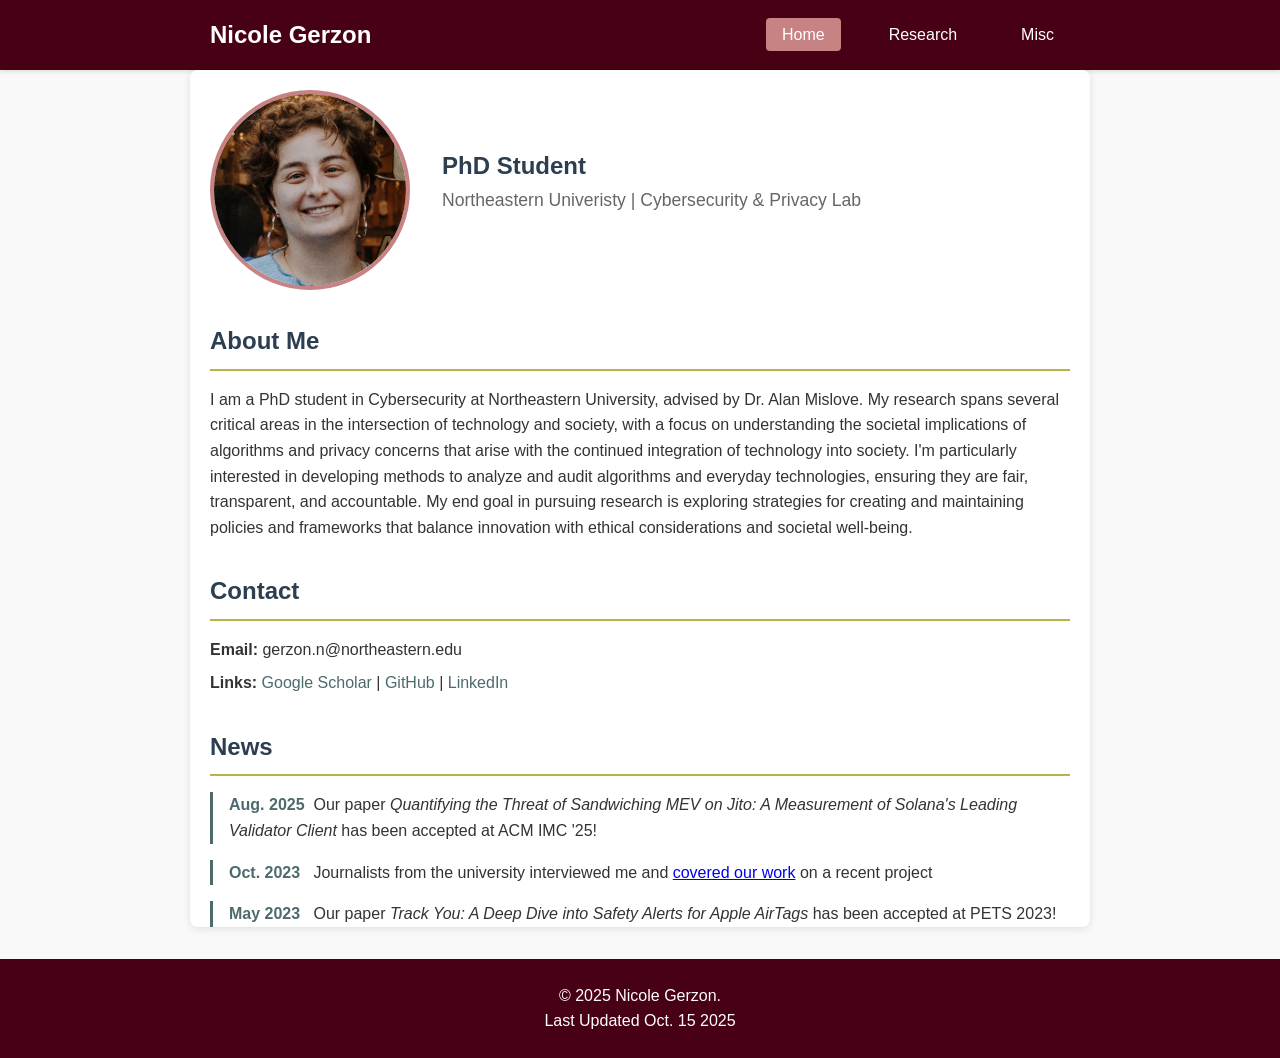
==== index.html @ bdd21eea "more colors and styling changes" ====
<!DOCTYPE html>
<html lang="en">
<head>
    <meta charset="UTF-8">
    <meta name="viewport" content="width=device-width, initial-scale=1.0">
    <title>Nicole Gerzon - PhD Student</title>
    <link rel="stylesheet" href="style.css">
</head>
<body>
    <nav>
        <div class="container">
            <h1>Nicole Gerzon</h1>
            <ul>
                <li><a href="index.html" class="active">Home</a></li>
                <li><a href="research.html">Research</a></li>
                <li><a href="misc.html">Misc</a></li>
            </ul>
        </div>
    </nav>

    <main class="container">
        <p> </p>
        <section class="hero">
            <div class="profile-section">
                <img src="./images/SoMuchFun_B+S-87.jpeg" alt="Nicole Gerzon" class="profile-photo">
                <div class="profile-text">
                    <h2>PhD Student</h2>
                    <p>Northeastern Univeristy | Cybersecurity & Privacy Lab</p>
                </div>
            </div>
        </section>

        <section class="about">
            <h2>About Me</h2>
            <p>
                I am a PhD student in Cybersecurity at Northeastern University, advised by Dr. Alan Mislove. My research spans several critical areas in the intersection of technology and society, with a focus on understanding the societal implications of algorithms and privacy concerns that arise with the continued integration of technology into society.
I'm particularly interested in developing methods to analyze and audit algorithms and everyday technologies, ensuring they are fair, transparent, and accountable.
My end goal in pursuing research is exploring strategies for creating and maintaining policies and frameworks that balance innovation with ethical considerations and societal well-being.
            </p>
        </section>

        <section class="contact">
            <h2>Contact</h2>
            <p><strong>Email:</strong> gerzon.n@northeastern.edu</p>
            <p><strong>Links:</strong> 
                <a href="https://scholar.google.com">Google Scholar</a> | 
                <a href="https://github.com/yourusername">GitHub</a> | 
                <a href="https://linkedin.com/in/yourprofile">LinkedIn</a> 
            </p>
        </section>

        <section class="news">
            <h2>News</h2>
            <div class="news-item">
                <span class="news-date">Aug. 2025</span>
                <p>Our paper <i>Quantifying the Threat of Sandwiching MEV on Jito: A Measurement of Solana's Leading Validator Client</i> has been accepted at ACM IMC '25!</p>
            </div>
            <div class="news-item">
                <span class="news-date">Oct. 2023</span>
                <p>Journalists from the university interviewed me and <a href="https://news.northeastern.edu/2023/10/23/apple-airtag-stalking-alert/">covered our work</a> on a recent project</p>
            </div>
            <div class="news-item">
                <span class="news-date">May 2023</span>
                <p>Our paper <i>Track You: A Deep Dive into Safety Alerts for Apple AirTags</i> has been accepted at PETS 2023!</p>
            </div>
        </section>
    </main>

    <footer>
        <div class="container">
            <p>&copy; 2025 Nicole Gerzon.</p>
            <p> Last Updated Oct. 15 2025 </p>
        </div>
    </footer>
</body>
</html>
---- style.css ----
/* Reset and Base Styles */
* {
    margin: 0;
    padding: 0;
    box-sizing: border-box;
}

body {
    font-family: -apple-system, BlinkMacSystemFont, 'Segoe UI', Roboto, Oxygen, Ubuntu, Cantarell, sans-serif;
    line-height: 1.6;
    color: #333;
    background-color: #f9f9f9;
}

.container {
    max-width: 900px;
    margin: 0 auto;
    padding: 0 20px;
}

/* Navigation */
nav {
    background-color: #480014;
    color: white;
    padding: 1rem 0;
    box-shadow: 0 2px 4px rgba(0,0,0,0.1);
}

nav .container {
    display: flex;
    justify-content: space-between;
    align-items: center;
}

nav h1 {
    font-size: 1.5rem;
    font-weight: 600;
}

nav ul {
    display: flex;
    list-style: none;
    gap: 2rem;
}

nav a {
    color: white;
    text-decoration: none;
    padding: 0.5rem 1rem;
    border-radius: 4px;
    transition: background-color 0.3s;
}

nav a:hover {
    background-color: #682025;
}

nav a.active {
    background-color: #C78283;
}

/* Main Content */
main {
    background-color: white;
    margin: 2rem auto;
    padding: 2rem;
    border-radius: 8px;
    box-shadow: 0 2px 8px rgba(0,0,0,0.1);
}

h2 {
    color: #2c3e50;
    margin-top: 2rem;
    margin-bottom: 1rem;
    padding-bottom: 0.5rem;
    border-bottom: 2px solid #BDB246;
}

main > h2:first-child {
    margin-top: 0;
}

/* Profile Section */
.hero {
    margin-bottom: 2rem;
}

.profile-section {
    display: flex;
    align-items: center;
    gap: 2rem;
    margin-bottom: 2rem;
}

.profile-photo {
    width: 200px;
    height: 200px;
    border-radius: 50%;
    object-fit: cover;
    border: 4px solid #C78283;
    margin-top: 20px;
}

.profile-text h2 {
    margin: 0;
    border: none;
    padding: 0;
}

.profile-text p {
    color: #666;
    font-size: 1.1rem;
}

/* About Section */
.about p {
    margin-bottom: 1rem;
}

/* News Section */
.news-item {
    margin-bottom: 1rem;
    padding-left: 1rem;
    border-left: 3px solid #4D6A6D;
}

.news-date {
    font-weight: 600;
    color: #4D6A6D;
    display: inline-block;
    min-width: 80px;
}

.news-item p {
    display: inline;
    margin: 0;
}

/* Contact Section */
.contact p {
    margin-bottom: 0.5rem;
}

.contact a {
    color: #4D6A6D;
    text-decoration: none;
}

.contact a:hover {
    text-decoration: underline;
}

/* Publications - Bar-separated layout */
.publication-list {
    margin-top: 1.5rem;
}

.pub-item {
    display: flex;
    align-items: flex-start;
    margin-bottom: 2rem;
    padding-bottom: 2rem;
    border-bottom: 1px solid #eee;
}

.pub-item:last-child {
    border-bottom: none;
}

.pub-year {
    font-weight: 600;
    color: #2c3e50;
    white-space: nowrap;
    padding-right: 0.5rem;
}

.pub-separator {
    color: #999;
    padding: 0 0.5rem;
    white-space: nowrap;
}

.pub-content {
    display: flex;
    flex-wrap: wrap;
    align-items: baseline;
    flex: 1;
}

.pub-venue {
    font-weight: 600;
    color: #4D6A6D;
    white-space: nowrap;
    padding-right: 0.5rem;
}

.pub-award {
    font-weight: 600;
    color: #C78283;
    white-space: nowrap;
    padding-right: 0.5rem;
}

.pub-text {
    flex: 1;
    line-height: 1.6;
    min-width: 300px;
}

.pub-text strong {
    font-weight: 600;
}

.pub-links-inline {
    display: flex;
    gap: 0;
    white-space: nowrap;
}

.pub-links-inline a {
    color: #4D6A6D;
    text-decoration: none;
    padding: 0 0.5rem;
}

.pub-links-inline a:hover {
    text-decoration: underline;
}

/* Misc Page */
.misc-section {
    margin-bottom: 2rem;
}

.misc-section h3 {
    color: #2c3e50;
    margin-bottom: 0.75rem;
    font-size: 1.1rem;
}

.misc-section ul {
    list-style: none;
    padding-left: 1rem;
}

.misc-section ul li {
    margin-bottom: 0.5rem;
    padding-left: 1rem;
    position: relative;
}

.misc-section ul li:before {
    content: "•";
    color: #3498db;
    position: absolute;
    left: 0;
}

.misc-section a {
    color: #3498db;
    text-decoration: none;
}

.misc-section a:hover {
    text-decoration: underline;
}

/* Footer */
footer {
    background-color: #480014;
    color: white;
    text-align: center;
    padding: 1.5rem 0;
    margin-top: 2rem;
}

/* Responsive Design */
@media (max-width: 768px) {
    nav .container {
        flex-direction: column;
        gap: 1rem;
    }

    nav ul {
        gap: 1rem;
    }

    .profile-section {
        flex-direction: column;
        text-align: center;
    }

    .profile-photo {
        width: 150px;
        height: 150px;
    }

    .pub-item {
        flex-direction: column;
    }

    .pub-year {
        padding-bottom: 0.5rem;
    }

    .pub-content {
        margin-left: 0;
    }
}
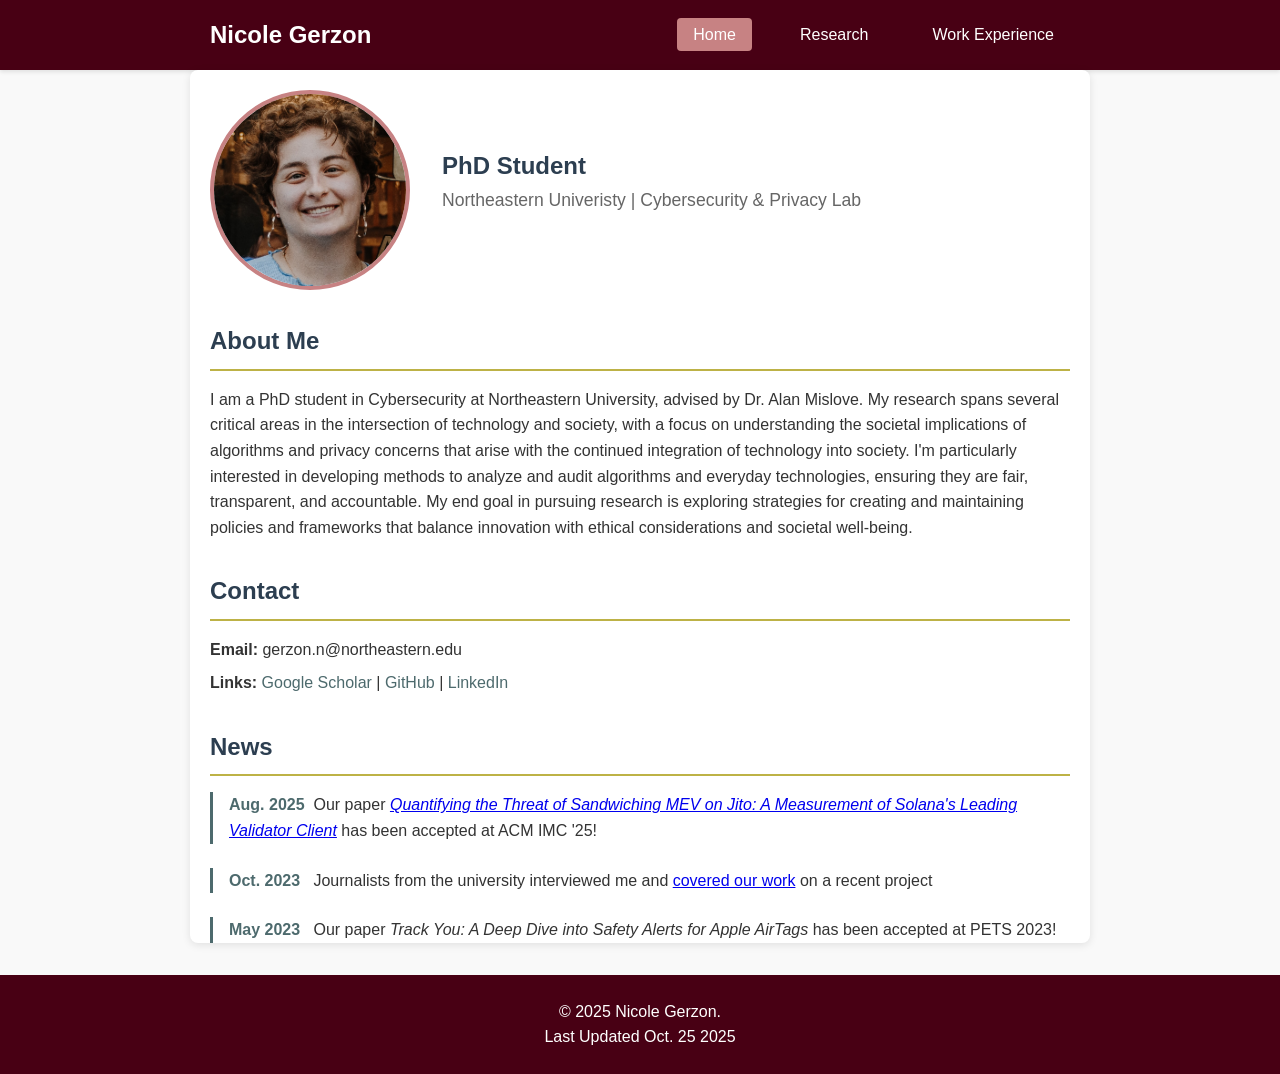
==== commit c007449c: "work experience" ====
--- a/index.html
+++ b/index.html
@@ -13,7 +13,8 @@
             <ul>
                 <li><a href="index.html" class="active">Home</a></li>
                 <li><a href="research.html">Research</a></li>
-                <li><a href="misc.html">Misc</a></li>
+                <li><a href="resume.html">Work Experience</a></li>
+                <!--<li><a href="misc.html">Misc</a></li>   # remove the comment when the misc page is ready!!-->
             </ul>
         </div>
     </nav>
@@ -43,9 +44,9 @@
             <h2>Contact</h2>
             <p><strong>Email:</strong> gerzon.n@northeastern.edu</p>
             <p><strong>Links:</strong> 
-                <a href="https://scholar.google.com">Google Scholar</a> | 
-                <a href="https://github.com/yourusername">GitHub</a> | 
-                <a href="https://linkedin.com/in/yourprofile">LinkedIn</a> 
+                <a href="https://scholar.google.com/citations?user=DZA7nzAAAAAJ&hl=en">Google Scholar</a> | 
+                <a href="https://github.com/nicolegerzon813">GitHub</a> | 
+                <a href="https://www.linkedin.com/in/nicole-gerzon/">LinkedIn</a> 
             </p>
         </section>
 
@@ -53,7 +54,7 @@
             <h2>News</h2>
             <div class="news-item">
                 <span class="news-date">Aug. 2025</span>
-                <p>Our paper <i>Quantifying the Threat of Sandwiching MEV on Jito: A Measurement of Solana's Leading Validator Client</i> has been accepted at ACM IMC '25!</p>
+                <p>Our paper <a href="https://cnitarot.github.io/papers/imc26_solana.pdf"><i>Quantifying the Threat of Sandwiching MEV on Jito: A Measurement of Solana's Leading Validator Client</i></a> has been accepted at ACM IMC '25!</p>
             </div>
             <div class="news-item">
                 <span class="news-date">Oct. 2023</span>
@@ -69,7 +70,7 @@
     <footer>
         <div class="container">
             <p>&copy; 2025 Nicole Gerzon.</p>
-            <p> Last Updated Oct. 15 2025 </p>
+            <p> Last Updated Oct. 25 2025 </p>
         </div>
     </footer>
 </body>
--- a/style.css
+++ b/style.css
@@ -119,7 +119,7 @@
 
 /* News Section */
 .news-item {
-    margin-bottom: 1rem;
+    margin-bottom: 1.5rem;
     padding-left: 1rem;
     border-left: 3px solid #4D6A6D;
 }
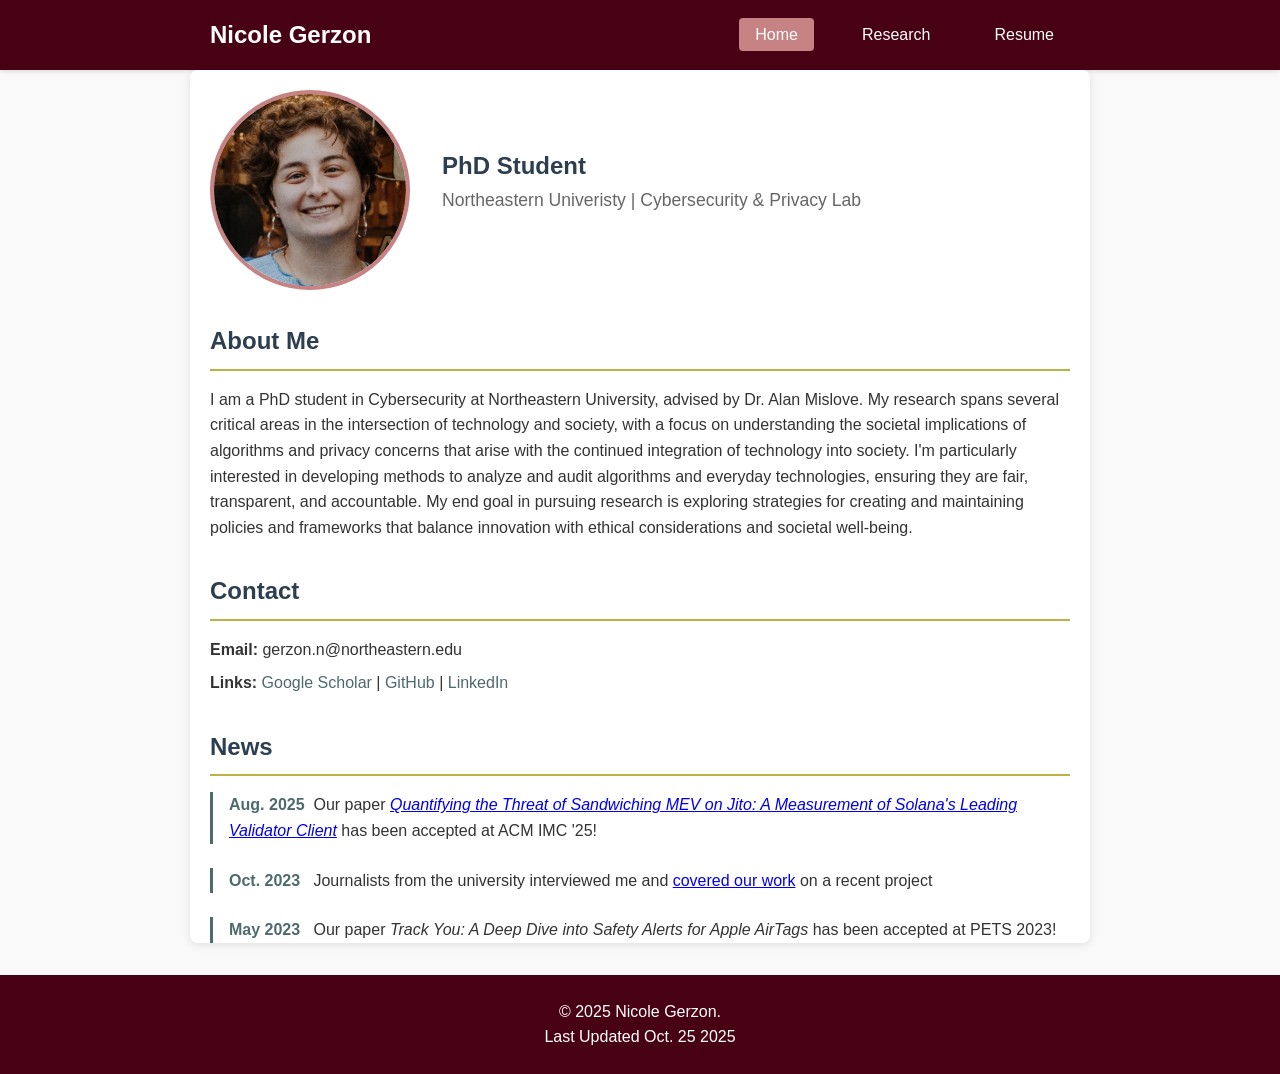
==== commit baa00524: "new resume" ====
--- a/index.html
+++ b/index.html
@@ -13,7 +13,7 @@
             <ul>
                 <li><a href="index.html" class="active">Home</a></li>
                 <li><a href="research.html">Research</a></li>
-                <li><a href="resume.html">Work Experience</a></li>
+                <li><a href="resume.html">Resume</a></li>
                 <!--<li><a href="misc.html">Misc</a></li>   # remove the comment when the misc page is ready!!-->
             </ul>
         </div>
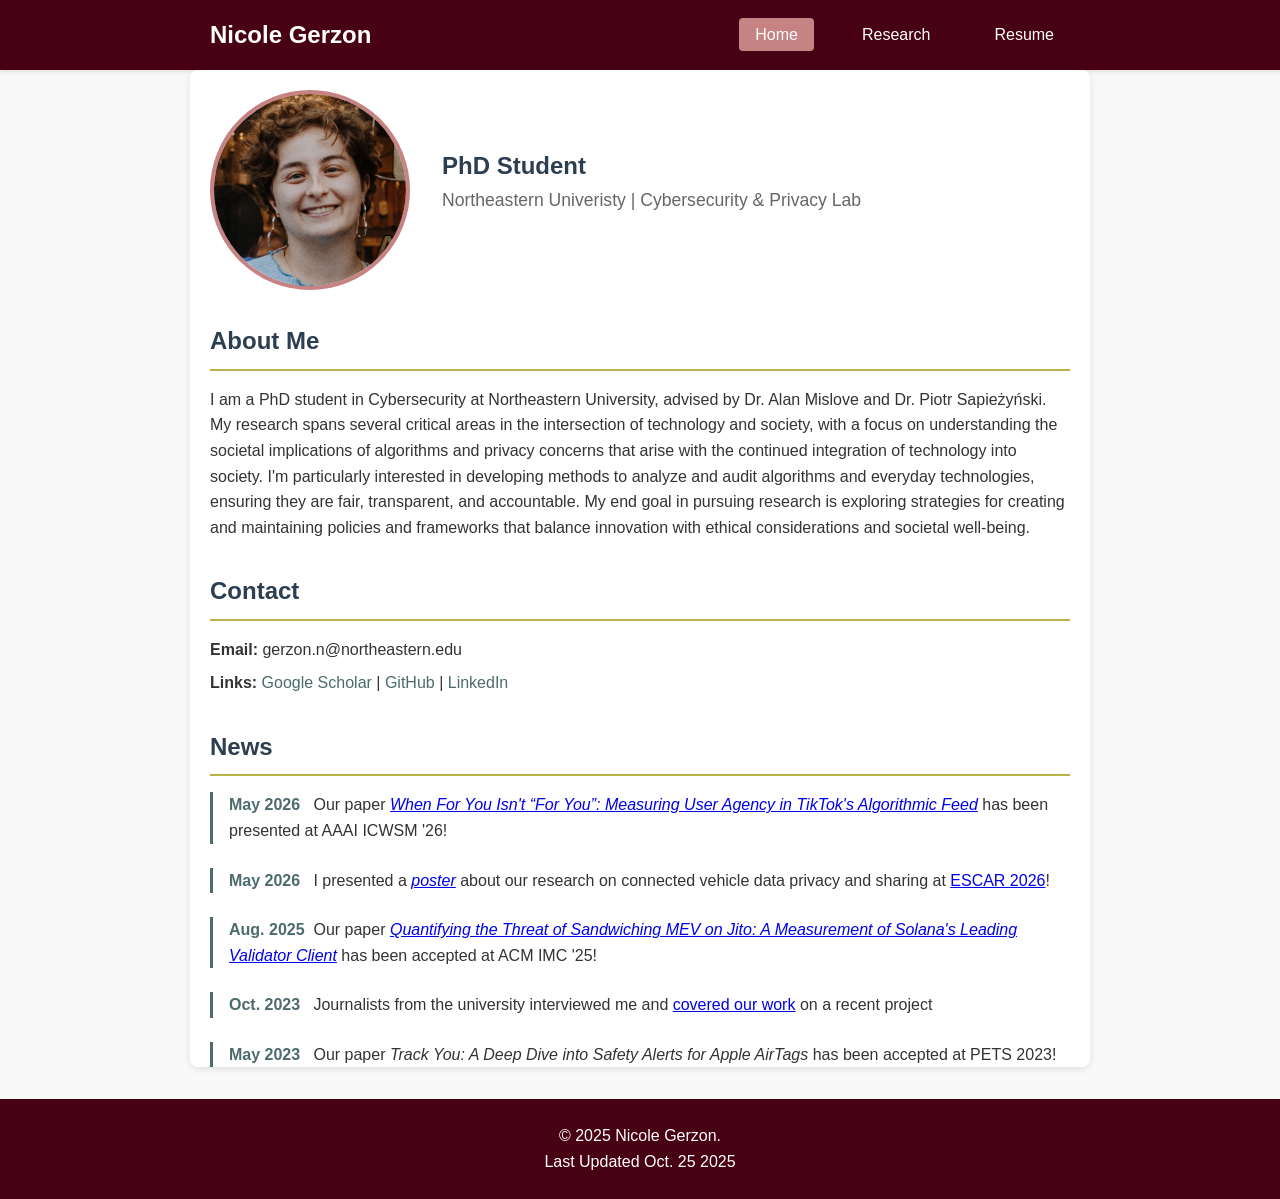
==== commit 7ca2b84b: "updating to 2026" ====
--- a/index.html
+++ b/index.html
@@ -34,7 +34,7 @@
         <section class="about">
             <h2>About Me</h2>
             <p>
-                I am a PhD student in Cybersecurity at Northeastern University, advised by Dr. Alan Mislove. My research spans several critical areas in the intersection of technology and society, with a focus on understanding the societal implications of algorithms and privacy concerns that arise with the continued integration of technology into society.
+                I am a PhD student in Cybersecurity at Northeastern University, advised by Dr. Alan Mislove and Dr. Piotr Sapieżyński. My research spans several critical areas in the intersection of technology and society, with a focus on understanding the societal implications of algorithms and privacy concerns that arise with the continued integration of technology into society.
 I'm particularly interested in developing methods to analyze and audit algorithms and everyday technologies, ensuring they are fair, transparent, and accountable.
 My end goal in pursuing research is exploring strategies for creating and maintaining policies and frameworks that balance innovation with ethical considerations and societal well-being.
             </p>
@@ -52,6 +52,14 @@
 
         <section class="news">
             <h2>News</h2>
+            <div class="news-item">
+                <span class="news-date">May 2026</span>
+                <p>Our paper <a href="https://ojs.aaai.org/index.php/ICWSM/article/view/42688"><i>When For You Isn't “For You”: Measuring User Agency in TikTok's Algorithmic Feed</i></a> has been presented at AAAI ICWSM '26!</p>
+            </div>
+            <div class="news-item">
+                <span class="news-date">May 2026</span>
+                <p>I presented a <a href="./files/escar_2026_cars_poster.pdf"><i>poster</i></a> about our research on connected vehicle data privacy and sharing at <a href="https://escar.info/escar-usa/program">ESCAR 2026</a>!</p>
+            </div>
             <div class="news-item">
                 <span class="news-date">Aug. 2025</span>
                 <p>Our paper <a href="https://cnitarot.github.io/papers/imc26_solana.pdf"><i>Quantifying the Threat of Sandwiching MEV on Jito: A Measurement of Solana's Leading Validator Client</i></a> has been accepted at ACM IMC '25!</p>
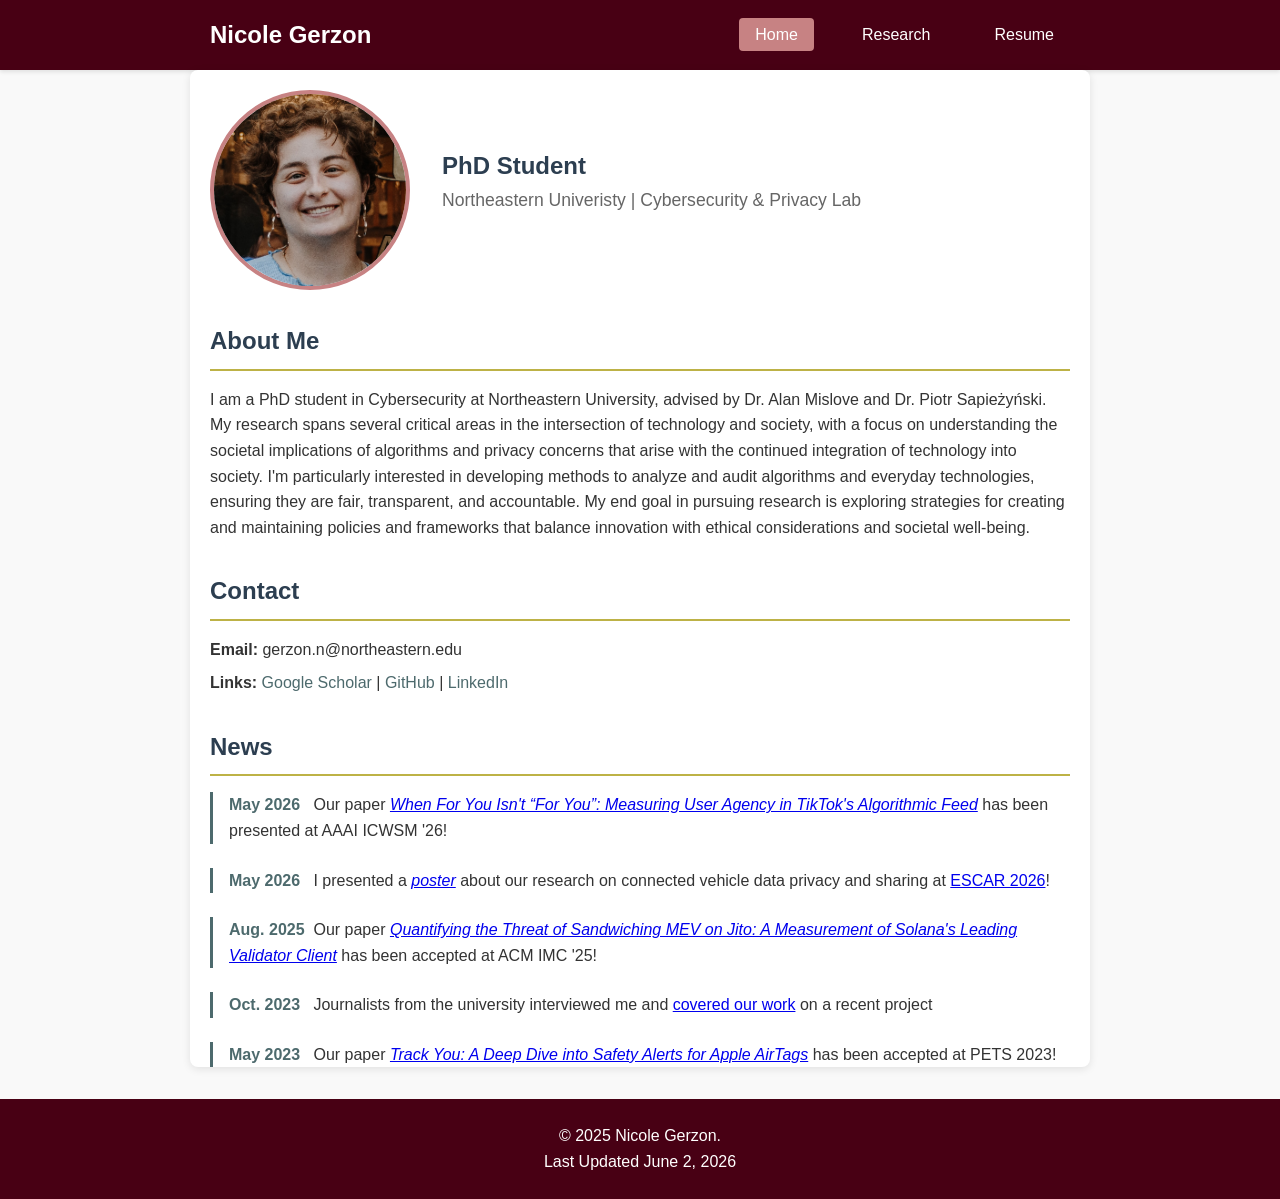
==== commit e7762f8f: "updating resume, details" ====
--- a/index.html
+++ b/index.html
@@ -70,7 +70,7 @@
             </div>
             <div class="news-item">
                 <span class="news-date">May 2023</span>
-                <p>Our paper <i>Track You: A Deep Dive into Safety Alerts for Apple AirTags</i> has been accepted at PETS 2023!</p>
+                <p>Our paper <a href="https://petsymposium.org/popets/2023/popets-2023-0102.pdf"><i>Track You: A Deep Dive into Safety Alerts for Apple AirTags</i></a> has been accepted at PETS 2023!</p>
             </div>
         </section>
     </main>
@@ -78,7 +78,7 @@
     <footer>
         <div class="container">
             <p>&copy; 2025 Nicole Gerzon.</p>
-            <p> Last Updated Oct. 25 2025 </p>
+            <p> Last Updated June 2, 2026 </p>
         </div>
     </footer>
 </body>
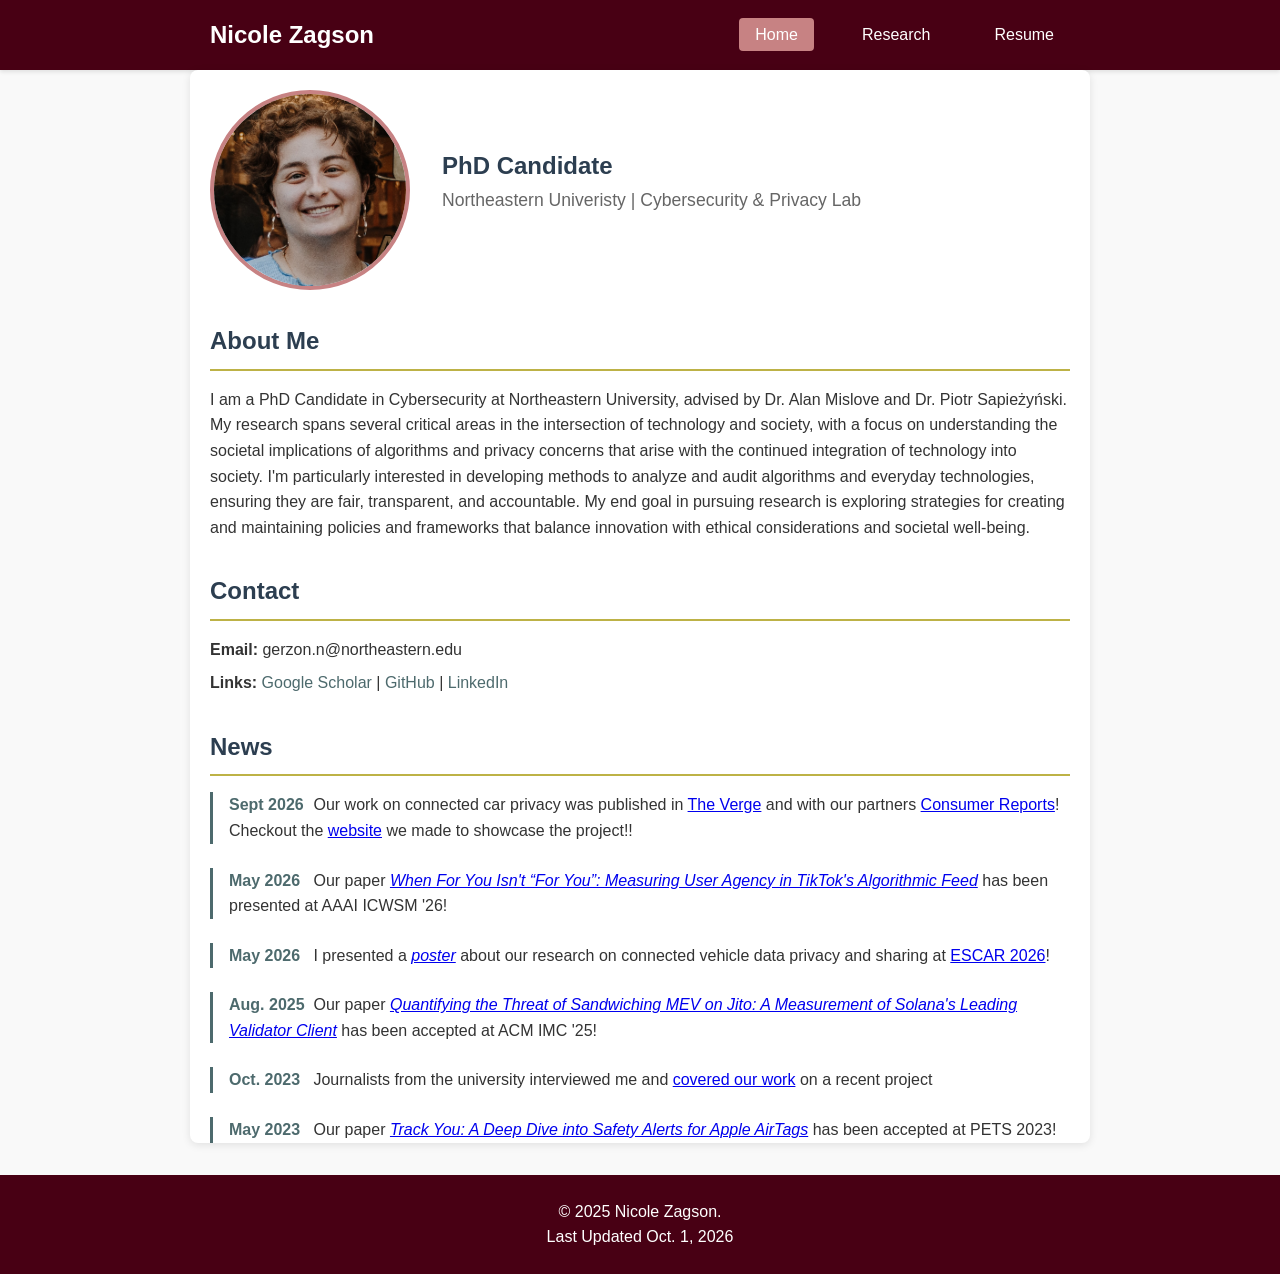
==== commit 42a71c0e: "updates" ====
--- a/index.html
+++ b/index.html
@@ -3,13 +3,13 @@
 <head>
     <meta charset="UTF-8">
     <meta name="viewport" content="width=device-width, initial-scale=1.0">
-    <title>Nicole Gerzon - PhD Student</title>
+    <title>Nicole Zagson - PhD Candidate</title>
     <link rel="stylesheet" href="style.css">
 </head>
 <body>
     <nav>
         <div class="container">
-            <h1>Nicole Gerzon</h1>
+            <h1>Nicole Zagson</h1>
             <ul>
                 <li><a href="index.html" class="active">Home</a></li>
                 <li><a href="research.html">Research</a></li>
@@ -25,7 +25,7 @@
             <div class="profile-section">
                 <img src="./images/SoMuchFun_B+S-87.jpeg" alt="Nicole Gerzon" class="profile-photo">
                 <div class="profile-text">
-                    <h2>PhD Student</h2>
+                    <h2>PhD Candidate</h2>
                     <p>Northeastern Univeristy | Cybersecurity & Privacy Lab</p>
                 </div>
             </div>
@@ -34,7 +34,7 @@
         <section class="about">
             <h2>About Me</h2>
             <p>
-                I am a PhD student in Cybersecurity at Northeastern University, advised by Dr. Alan Mislove and Dr. Piotr Sapieżyński. My research spans several critical areas in the intersection of technology and society, with a focus on understanding the societal implications of algorithms and privacy concerns that arise with the continued integration of technology into society.
+                I am a PhD Candidate in Cybersecurity at Northeastern University, advised by Dr. Alan Mislove and Dr. Piotr Sapieżyński. My research spans several critical areas in the intersection of technology and society, with a focus on understanding the societal implications of algorithms and privacy concerns that arise with the continued integration of technology into society.
 I'm particularly interested in developing methods to analyze and audit algorithms and everyday technologies, ensuring they are fair, transparent, and accountable.
 My end goal in pursuing research is exploring strategies for creating and maintaining policies and frameworks that balance innovation with ethical considerations and societal well-being.
             </p>
@@ -46,12 +46,16 @@
             <p><strong>Links:</strong> 
                 <a href="https://scholar.google.com/citations?user=DZA7nzAAAAAJ&hl=en">Google Scholar</a> | 
                 <a href="https://github.com/nicolegerzon813">GitHub</a> | 
-                <a href="https://www.linkedin.com/in/nicole-gerzon/">LinkedIn</a> 
+                <a href="https://www.linkedin.com/in/nicole-zagson/">LinkedIn</a> 
             </p>
         </section>
 
         <section class="news">
             <h2>News</h2>
+            <div class="news-item">
+                <span class="news-date">Sept 2026</span>
+                <p>Our work on connected car privacy was published in <a href="https://www.theverge.com/transportation/1001463/car-data-privacy-northeastern-study-honda-gm-ford">The Verge</a> and with our partners <a href="https://www.consumerreports.org/electronics/personal-information/your-car-is-sharing-data-with-big-tech-companies-study-finds-a4474820962/">Consumer Reports</a>! Checkout the <a href="https://automatictransmission.khoury.northeastern.edu/">website</a> we made to showcase the project!!</p>
+            </div>
             <div class="news-item">
                 <span class="news-date">May 2026</span>
                 <p>Our paper <a href="https://ojs.aaai.org/index.php/ICWSM/article/view/42688"><i>When For You Isn't “For You”: Measuring User Agency in TikTok's Algorithmic Feed</i></a> has been presented at AAAI ICWSM '26!</p>
@@ -77,8 +81,8 @@
 
     <footer>
         <div class="container">
-            <p>&copy; 2025 Nicole Gerzon.</p>
-            <p> Last Updated June 2, 2026 </p>
+            <p>&copy; 2025 Nicole Zagson.</p>
+            <p> Last Updated Oct. 1, 2026 </p>
         </div>
     </footer>
 </body>
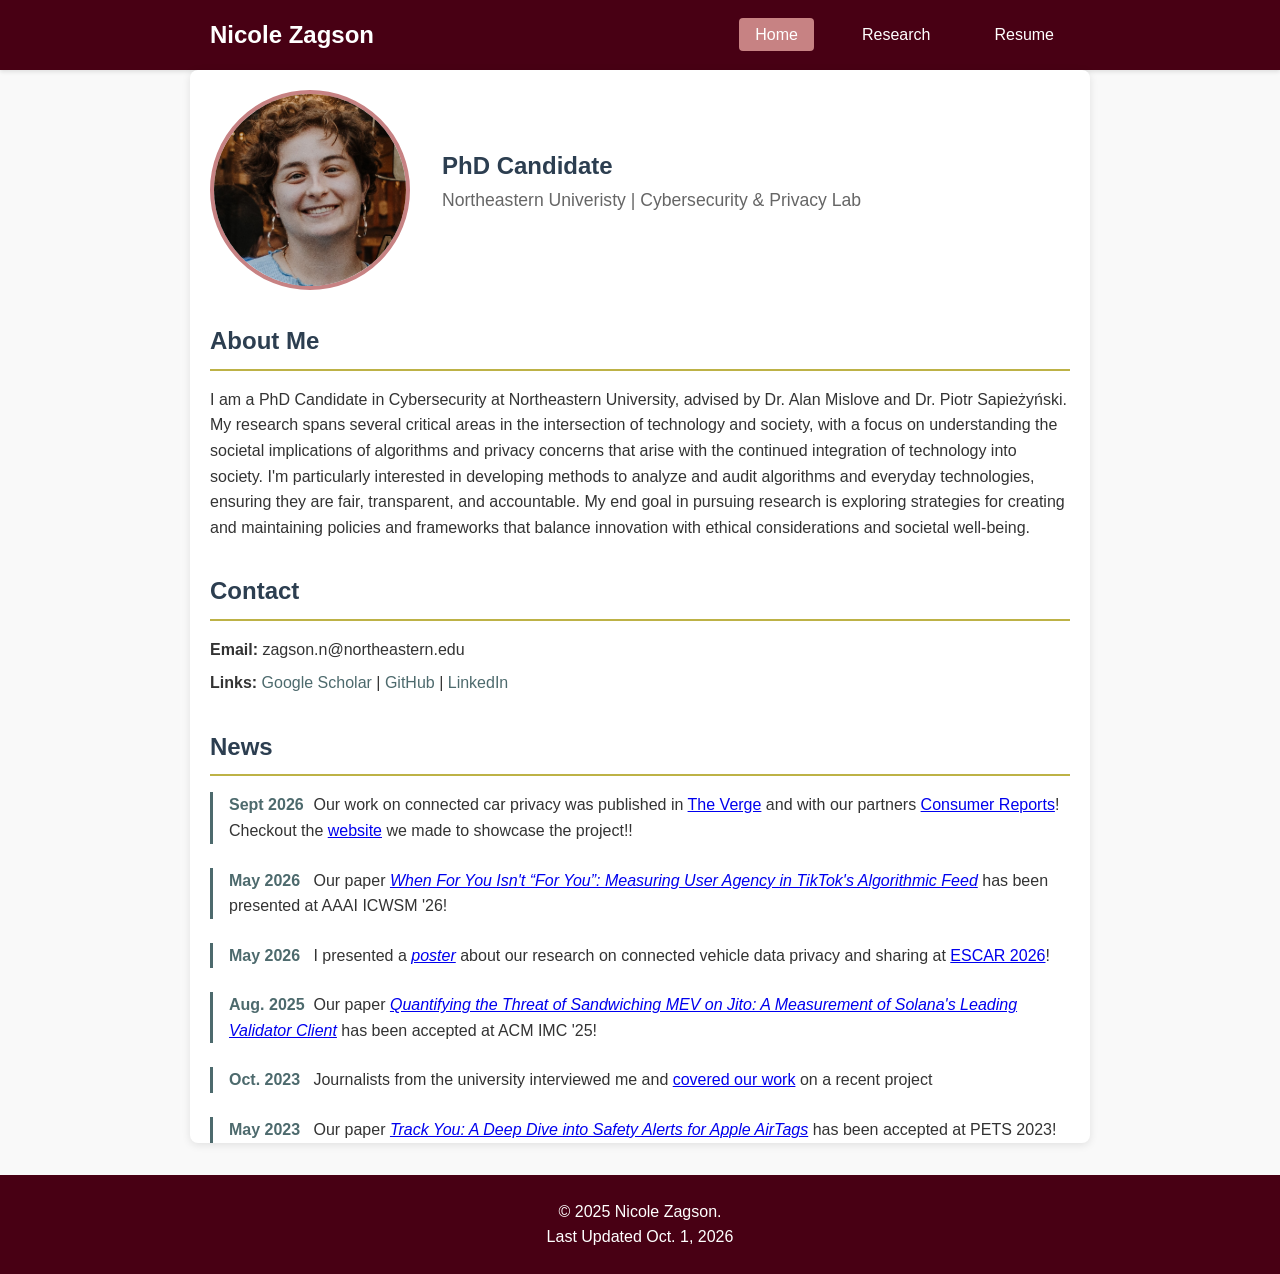
==== commit 97b2e9a9: "new email" ====
--- a/index.html
+++ b/index.html
@@ -23,7 +23,7 @@
         <p> </p>
         <section class="hero">
             <div class="profile-section">
-                <img src="./images/SoMuchFun_B+S-87.jpeg" alt="Nicole Gerzon" class="profile-photo">
+                <img src="./images/SoMuchFun_B+S-87.jpeg" alt="Nicole Zagson" class="profile-photo">
                 <div class="profile-text">
                     <h2>PhD Candidate</h2>
                     <p>Northeastern Univeristy | Cybersecurity & Privacy Lab</p>
@@ -42,7 +42,7 @@
 
         <section class="contact">
             <h2>Contact</h2>
-            <p><strong>Email:</strong> gerzon.n@northeastern.edu</p>
+            <p><strong>Email:</strong> zagson.n@northeastern.edu</p>
             <p><strong>Links:</strong> 
                 <a href="https://scholar.google.com/citations?user=DZA7nzAAAAAJ&hl=en">Google Scholar</a> | 
                 <a href="https://github.com/nicolegerzon813">GitHub</a> | 
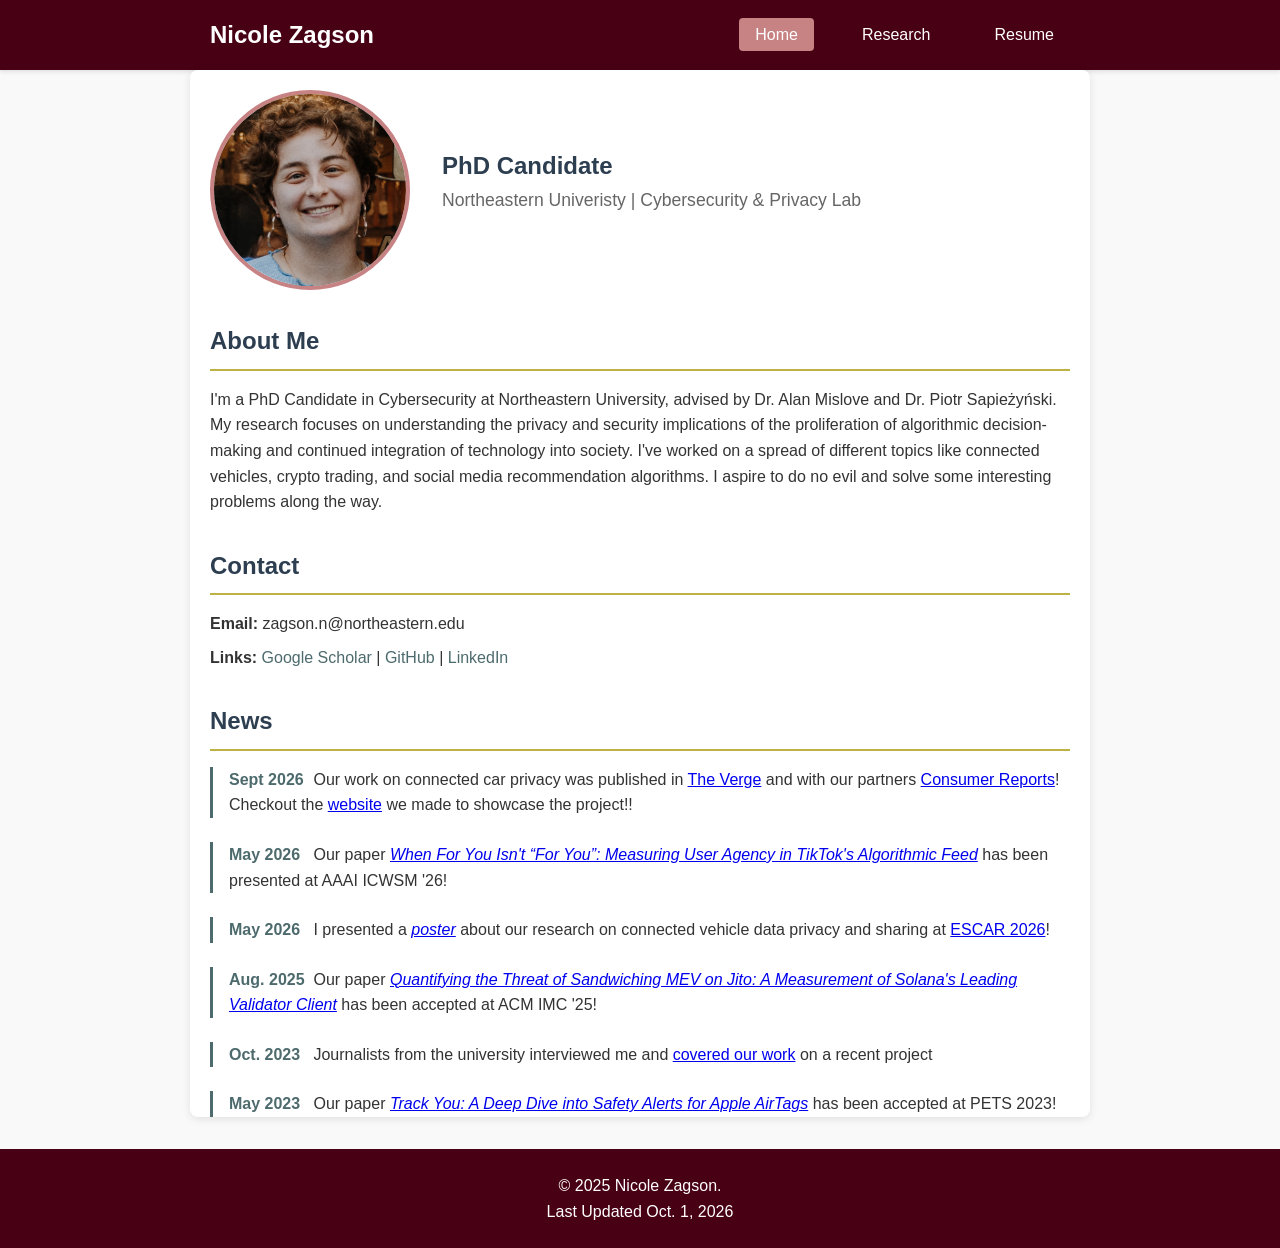
==== commit 60f083fa: "ahhh" ====
--- a/index.html
+++ b/index.html
@@ -34,9 +34,10 @@
         <section class="about">
             <h2>About Me</h2>
             <p>
-                I am a PhD Candidate in Cybersecurity at Northeastern University, advised by Dr. Alan Mislove and Dr. Piotr Sapieżyński. My research spans several critical areas in the intersection of technology and society, with a focus on understanding the societal implications of algorithms and privacy concerns that arise with the continued integration of technology into society.
-I'm particularly interested in developing methods to analyze and audit algorithms and everyday technologies, ensuring they are fair, transparent, and accountable.
-My end goal in pursuing research is exploring strategies for creating and maintaining policies and frameworks that balance innovation with ethical considerations and societal well-being.
+            I'm a PhD Candidate in Cybersecurity at Northeastern University, advised by Dr. Alan Mislove and Dr. Piotr Sapieżyński. 
+            My research focuses on understanding the privacy and security implications of the proliferation of algorithmic decision-making and continued integration of technology into society. 
+            I've worked on a spread of different topics like connected vehicles, crypto trading, and social media recommendation algorithms.  
+            I aspire to do no evil and solve some interesting problems along the way. 
             </p>
         </section>
 
